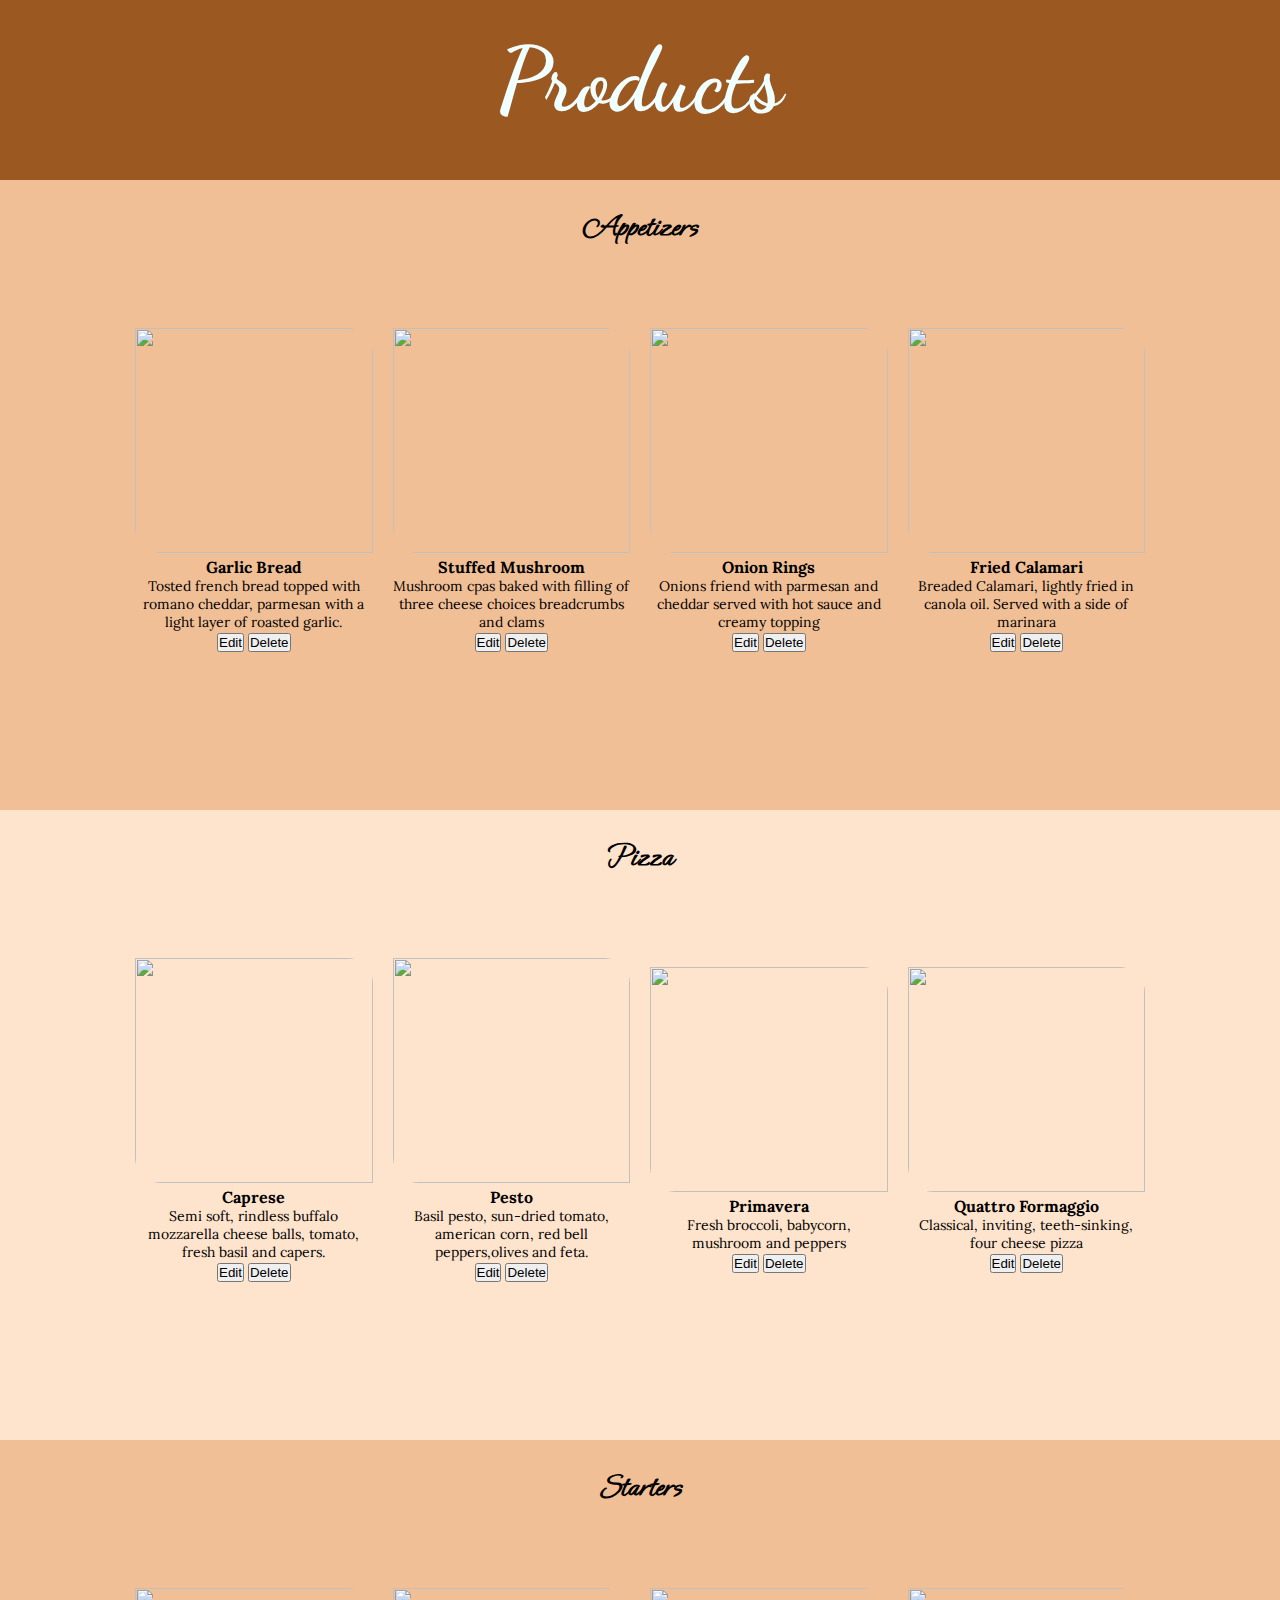
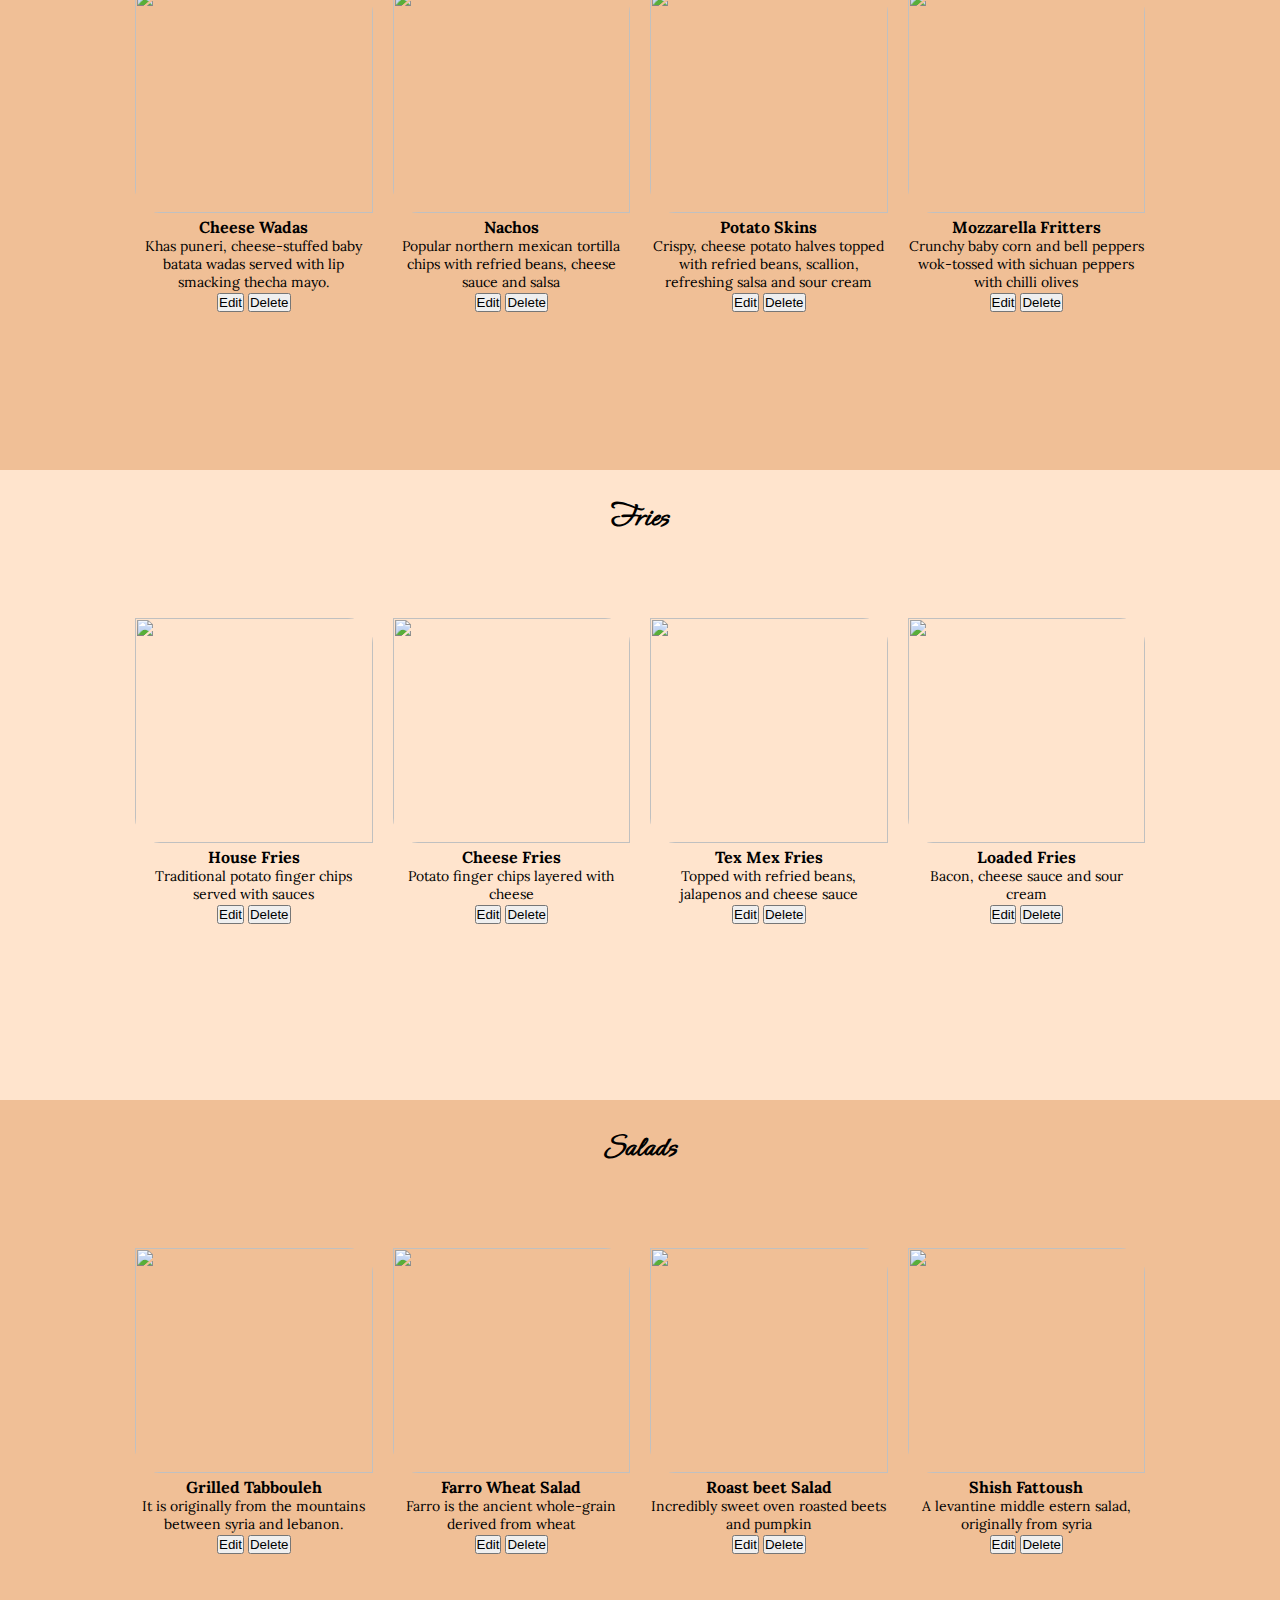
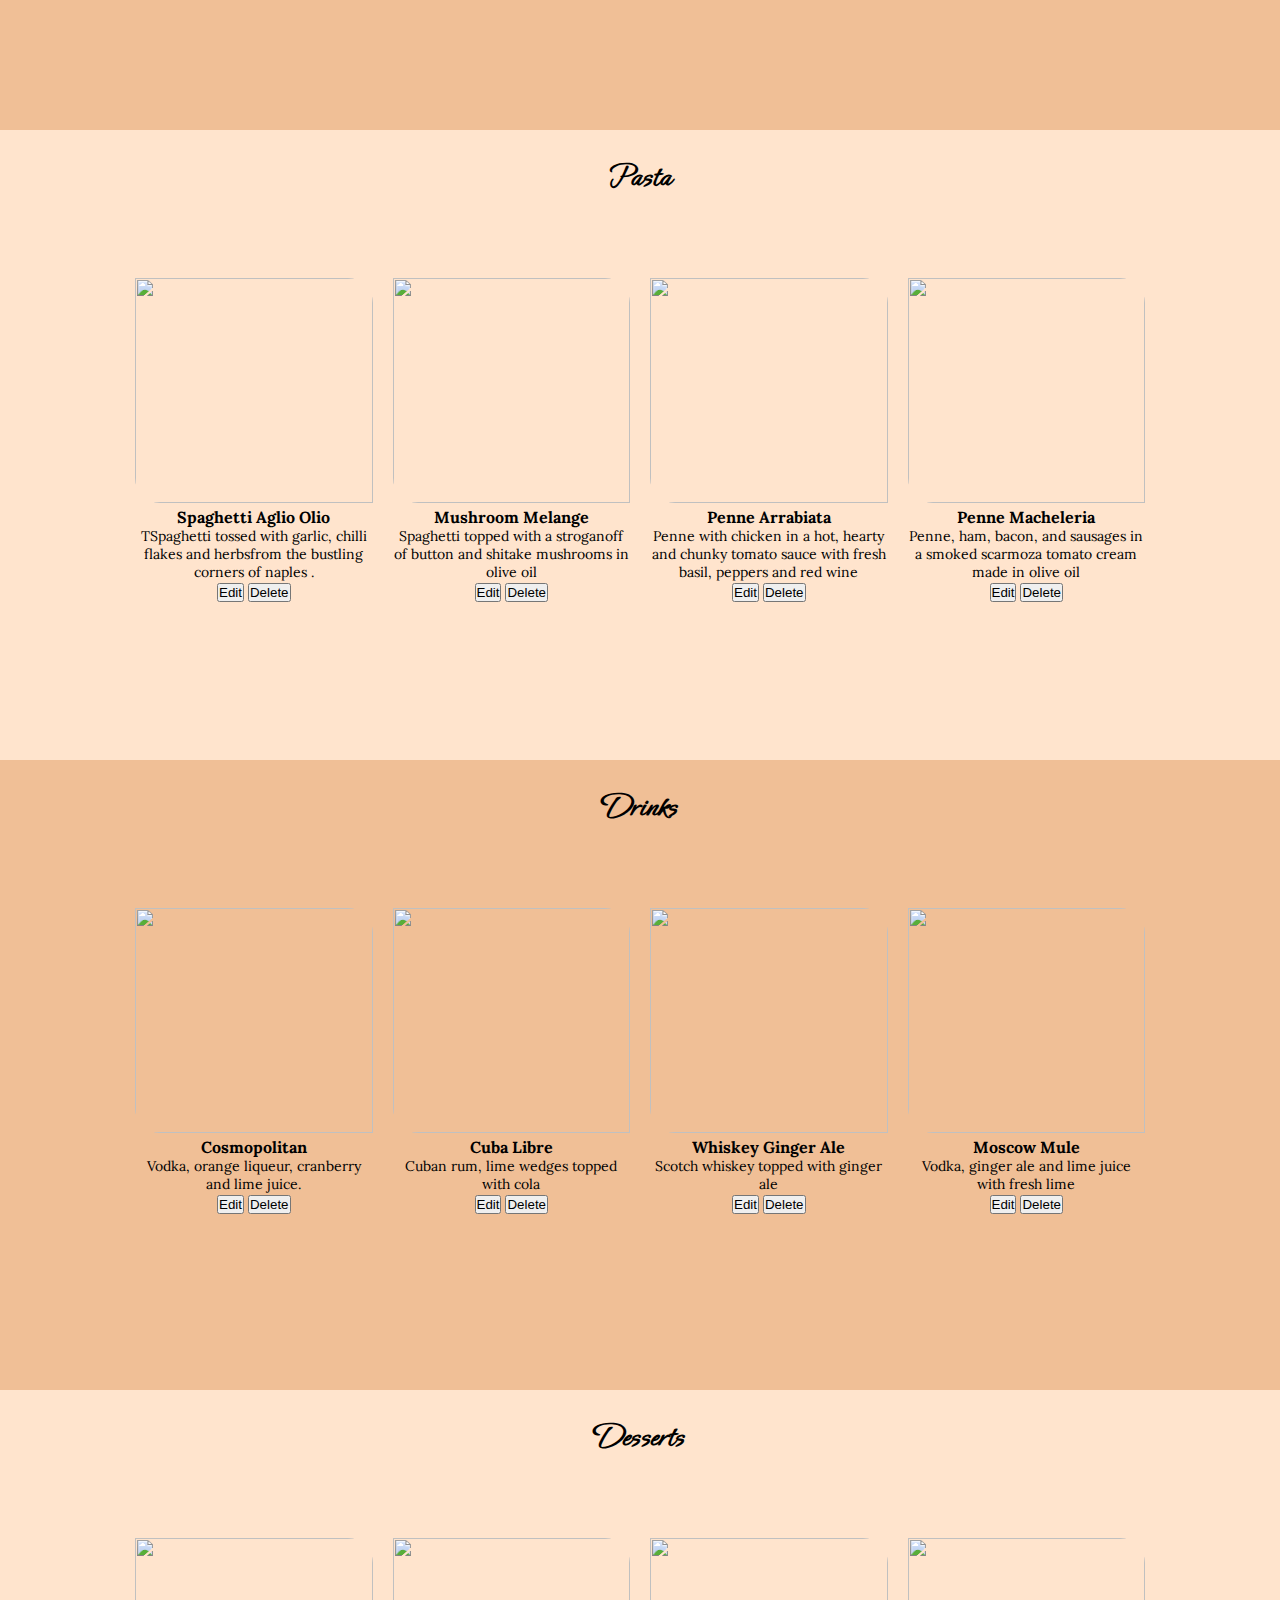
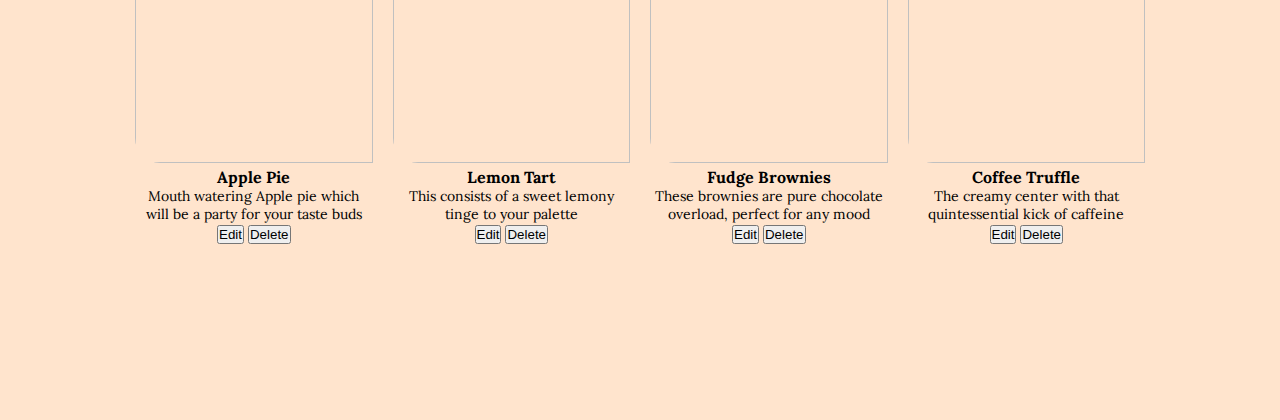
==== products.html @ 626f9d6f "Add files via upload" ====
<!DOCTYPE html>
<html>
    <head>
        <title>
            Products
        </title>
        <link rel="stylesheet" href="products.css">

        <link href="https://cdn.jsdelivr.net/npm/bootstrap@5.0.2/dist/css/bootstrap.min.css" rel="stylesheet" integrity="sha384-EVSTQN3/azprG1Anm3QDgpJLIm9Nao0Yz1ztcQTwFspd3yD65VohhpuuCOmLASjC" crossorigin="anonymous">
    </head>
    <body>
        <div class="heading-text">
            <h1 class="products-heading">
                Products
            </h1>  
        </div>

        <!-- Appetizers -->
        <div class="sects appetizers">
            <h1 class="sect-head" >
                Appetizers
            </h1> 
            <div class="smallcontainer">
                <div class="row row-cols-4">
                    <div class="col4" id="cat_col_1">
                        <img src="images/appimage1.jpeg" class="img-cat">
                        <h4 id="catname1">Garlic Bread</h4>
                        <p id="catdesc1">Tosted french bread topped with romano cheddar, parmesan with a light layer of roasted garlic.</p>
                        <button type="submit" class="btn btn-primary" id="1" onclick="myFunction(this.id)">Edit</button>
                        <button type="button" class="btn btn-danger" id="_1" onclick="delFunction(this.id)">Delete</button>
                    </div>
                    <div class="col4" id="cat_col_2">
                        <img src="images/appimage2.jpeg" class="img-cat">
                        <h4 id="catname2">Stuffed Mushroom</h4>
                        <p id="catdesc2">Mushroom cpas baked with filling of three cheese choices breadcrumbs and clams</p>
                        <button type="button" class="btn btn-primary" id="2" onclick="myFunction(this.id)">Edit</button>
                        <button type="button" class="btn btn-danger" id="_2" onclick="delFunction(this.id)">Delete</button>
                    </div>
                    <div class="col4" id="cat_col_3">
                        <img src="images/appimage3.jpeg" class="img-cat">
                        <h4 id="catname3">Onion Rings</h4>
                        <p id="catdesc3">Onions friend with parmesan and cheddar served with hot sauce and creamy topping </p>
                        <button type="button" class="btn btn-primary"  id="3"  onclick="myFunction(this.id)">Edit</button>
                        <button type="button" class="btn btn-danger" id="_3" onclick="delFunction(this.id)">Delete</button>
                    </div>
                    <div class="col4" id="cat_col_4">
                        <img src="images/appimage4.jpeg" class="img-cat">
                        <h4 id="catname4">Fried Calamari </h4>
                        <p id="catdesc4">Breaded Calamari, lightly fried in canola oil. Served with a side of marinara  </p>
                        <button type="button" class="btn btn-primary"  id="4"  onclick="myFunction(this.id)">Edit</button>
                        <button type="button" class="btn btn-danger" id="_4" onclick="delFunction(this.id)">Delete</button>                  
                    </div>  
                </div>
            </div>                     
        </div>

        <!-- Pizza -->

        <div class="sects pizza">
            <h1 class="sect-head" >
                Pizza
            </h1> 
            <div class="smallcontainer">
                <div class="row row-cols-4">
                    <div class="col4" id="cat_col_5">
                        <img src="images/pizzaimage1.jpeg" class="img-cat">
                        <h4 id="catname5">Caprese</h4>
                        <p id="catdesc5">Semi soft, rindless buffalo mozzarella cheese balls, tomato, fresh basil and capers.</p>
                        <button type="submit" class="btn btn-primary" id="5" onclick="myFunction(this.id)">Edit</button>
                        <button type="button" class="btn btn-danger" id="_5" onclick="delFunction(this.id)">Delete</button>
                    </div>
                    <div class="col4" id="cat_col_6">
                        <img src="images/pizzaimage2.jpeg" class="img-cat">
                        <h4 id="catname6">Pesto</h4>
                        <p id="catdesc6">Basil pesto, sun-dried tomato, american corn, red bell peppers,olives and feta.</p>
                        <button type="button" class="btn btn-primary" id="6" onclick="myFunction(this.id)">Edit</button>
                        <button type="button" class="btn btn-danger" id="_6" onclick="delFunction(this.id)">Delete</button>
                    </div>
                    <div class="col4" id="cat_col_7">
                        <img src="images/pizzaimage3.jpeg" class="img-cat">
                        <h4 id="catname7">Primavera</h4>
                        <p id="catdesc7">Fresh broccoli, babycorn, mushroom and peppers</p>
                        <button type="button" class="btn btn-primary"  id="7"  onclick="myFunction(this.id)">Edit</button>
                        <button type="button" class="btn btn-danger" id="_7" onclick="delFunction(this.id)">Delete</button>
                    </div>
                    <div class="col4" id="cat_col_8">
                        <img src="images/pizzaimage4.jpeg" class="img-cat">
                        <h4 id="catname8">Quattro Formaggio </h4>
                        <p id="catdesc8">Classical, inviting, teeth-sinking, four cheese pizza</p>
                        <button type="button" class="btn btn-primary"  id="8"  onclick="myFunction(this.id)">Edit</button>
                        <button type="button" class="btn btn-danger" id="_8" onclick="delFunction(this.id)">Delete</button>                  
                    </div>
                </div>
            </div>                     
        </div>

        <!-- Starters -->

        <div class="sects appetizers">
            <h1 class="sect-head" >
                Starters
            </h1> 
            <div class="smallcontainer">
                <div class="row row-cols-4">
                    <div class="col4" id="cat_col_9">
                        <img src="images/startersimage1.jpg" class="img-cat">
                        <h4 id="catname9">Cheese Wadas</h4>
                        <p id="catdesc9">Khas puneri, cheese-stuffed baby batata wadas served with lip smacking thecha mayo.</p>
                        <button type="submit" class="btn btn-primary" id="9" onclick="myFunction(this.id)">Edit</button>
                        <button type="button" class="btn btn-danger" id="_9" onclick="delFunction(this.id)">Delete</button>
                    </div>
                    <div class="col4" id="cat_col_10">
                        <img src="images/startersimage2.jpeg" class="img-cat">
                        <h4 id="catname10">Nachos</h4>
                        <p id="catdesc10">Popular northern mexican tortilla chips with refried beans, cheese sauce and salsa</p>
                        <button type="button" class="btn btn-primary" id="10" onclick="myFunction(this.id)">Edit</button>
                        <button type="button" class="btn btn-danger" id="_10" onclick="delFunction(this.id)">Delete</button>
                    </div>
                    <div class="col4" id="cat_col_11">
                        <img src="images/startersimage3.jpeg" class="img-cat">
                        <h4 id="catname11">Potato Skins</h4>
                        <p id="catdesc11">Crispy, cheese potato halves topped with refried beans, scallion, refreshing salsa and sour cream</p>
                        <button type="button" class="btn btn-primary"  id="11"  onclick="myFunction(this.id)">Edit</button>
                        <button type="button" class="btn btn-danger" id="_11" onclick="delFunction(this.id)">Delete</button>
                    </div>
                    <div class="col4" id="cat_col_12">
                        <img src="images/appimage4.jpeg" class="img-cat">
                        <h4 id="catname12">Mozzarella Fritters</h4>
                        <p id="catdesc12">Crunchy baby corn and bell peppers wok-tossed with sichuan peppers with chilli olives</p>
                        <button type="button" class="btn btn-primary"  id="12"  onclick="myFunction(this.id)">Edit</button>
                        <button type="button" class="btn btn-danger" id="_12" onclick="delFunction(this.id)">Delete</button>                  
                    </div>  
                </div>
            </div>                     
        </div>

        <!-- Fries -->

                <div class="sects pizza">
                    <h1 class="sect-head" >
                        Fries
                    </h1> 
                    <div class="smallcontainer">
                        <div class="row row-cols-4">
                            <div class="col4" id="cat_col_13">
                                <img src="images/friesimage1.jpeg" class="img-cat">
                                <h4 id="catname13">House Fries</h4>
                                <p id="catdesc13">Traditional potato finger chips served with sauces</p>
                                <button type="submit" class="btn btn-primary" id="13" onclick="myFunction(this.id)">Edit</button>
                                <button type="button" class="btn btn-danger" id="_13" onclick="delFunction(this.id)">Delete</button>
                            </div>
                            <div class="col4" id="cat_col_14">
                                <img src="images/friesimage2.jpeg" class="img-cat">
                                <h4 id="catname14">Cheese Fries</h4>
                                <p id="catdesc14">Potato finger chips layered with cheese</p>
                                <button type="button" class="btn btn-primary" id="14" onclick="myFunction(this.id)">Edit</button>
                                <button type="button" class="btn btn-danger" id="_14" onclick="delFunction(this.id)">Delete</button>
                            </div>
                            <div class="col4" id="cat_col_15">
                                <img src="images/friesimage3.jpeg" class="img-cat">
                                <h4 id="catname15">Tex Mex Fries</h4>
                                <p id="catdesc15">Topped with refried beans, jalapenos and cheese sauce </p>
                                <button type="button" class="btn btn-primary"  id="15"  onclick="myFunction(this.id)">Edit</button>
                                <button type="button" class="btn btn-danger" id="_15" onclick="delFunction(this.id)">Delete</button>
                            </div>
                            <div class="col4" id="cat_col_16">
                                <img src="images/friesimage4.jpeg" class="img-cat">
                                <h4 id="catname16">Loaded Fries</h4>
                                <p id="catdesc16">Bacon, cheese sauce and sour cream </p>
                                <button type="button" class="btn btn-primary"  id="16"  onclick="myFunction(this.id)">Edit</button>
                                <button type="button" class="btn btn-danger" id="_16" onclick="delFunction(this.id)">Delete</button>                  
                            </div>
                        </div>
                    </div>                     
                </div>
         <!-- Salads -->
         <div class="sects appetizers">
            <h1 class="sect-head" >
                Salads
            </h1> 
            <div class="smallcontainer">
                <div class="row row-cols-4">
                    <div class="col4" id="cat_col_17">
                        <img src="images/saladimage1.jpeg" class="img-cat">
                        <h4 id="catname17">Grilled Tabbouleh</h4>
                        <p id="catdesc17">It is originally from the mountains between syria and lebanon.</p>
                        <button type="submit" class="btn btn-primary" id="17" onclick="myFunction(this.id)">Edit</button>
                        <button type="button" class="btn btn-danger" id="_17" onclick="delFunction(this.id)">Delete</button>
                    </div>
                    <div class="col4" id="cat_col_18">
                        <img src="images/saladimage2.jpeg" class="img-cat">
                        <h4 id="catname18">Farro Wheat Salad</h4>
                        <p id="catdesc18">Farro is the ancient whole-grain derived from wheat</p>
                        <button type="button" class="btn btn-primary" id="18" onclick="myFunction(this.id)">Edit</button>
                        <button type="button" class="btn btn-danger" id="_18" onclick="delFunction(this.id)">Delete</button>
                    </div>
                    <div class="col4" id="cat_col_19">
                        <img src="images/saladimage3.jpeg" class="img-cat">
                        <h4 id="catname19">Roast beet Salad</h4>
                        <p id="catdesc19">Incredibly sweet oven roasted beets and pumpkin </p>
                        <button type="button" class="btn btn-primary"  id="19"  onclick="myFunction(this.id)">Edit</button>
                        <button type="button" class="btn btn-danger" id="_19" onclick="delFunction(this.id)">Delete</button>
                    </div>
                    <div class="col4" id="cat_col_20">
                        <img src="images/saladimage4.jpeg" class="img-cat">
                        <h4 id="catname20">Shish Fattoush</h4>
                        <p id="catdesc20">A levantine middle estern salad, originally from syria</p>
                        <button type="button" class="btn btn-primary"  id="20"  onclick="myFunction(this.id)">Edit</button>
                        <button type="button" class="btn btn-danger" id="_20" onclick="delFunction(this.id)">Delete</button>                  
                    </div>  
                </div>
            </div>                     
        </div>

        <!-- Pasta -->

        <div class="sects pizza">
            <h1 class="sect-head" >
                Pasta
            </h1> 
            <div class="smallcontainer">
                <div class="row row-cols-4">
                    <div class="col4" id="cat_col_21">
                        <img src="images/pastaimage1.jpeg" class="img-cat">
                        <h4 id="catname21">Spaghetti Aglio Olio</h4>
                        <p id="catdesc21">TSpaghetti tossed with garlic, chilli flakes and herbsfrom the bustling corners of naples
                            .</p>
                        <button type="submit" class="btn btn-primary" id="21" onclick="myFunction(this.id)">Edit</button>
                        <button type="button" class="btn btn-danger" id="_21" onclick="delFunction(this.id)">Delete</button>
                    </div>
                    <div class="col4" id="cat_col_22">
                        <img src="images/pastaimage2.jpeg" class="img-cat">
                        <h4 id="catname22">Mushroom Melange</h4>
                        <p id="catdesc22">Spaghetti topped with a stroganoff of button and shitake mushrooms in olive oil</p>
                        <button type="button" class="btn btn-primary" id="22" onclick="myFunction(this.id)">Edit</button>
                        <button type="button" class="btn btn-danger" id="_22" onclick="delFunction(this.id)">Delete</button>
                    </div>
                    <div class="col4" id="cat_col_23">
                        <img src="images/pastaimage3.jpeg" class="img-cat">
                        <h4 id="catname23">Penne Arrabiata</h4>
                        <p id="catdesc23">Penne with chicken in a hot, hearty and chunky tomato sauce with fresh basil, peppers and red wine</p>
                        <button type="button" class="btn btn-primary"  id="23"  onclick="myFunction(this.id)">Edit</button>
                        <button type="button" class="btn btn-danger" id="_23" onclick="delFunction(this.id)">Delete</button>
                    </div>
                    <div class="col4" id="cat_col_24">
                        <img src="images/pastaimage4.jpeg" class="img-cat">
                        <h4 id="catname24">Penne Macheleria</h4>
                        <p id="catdesc24">Penne, ham, bacon, and sausages in a smoked scarmoza tomato cream made in olive oil</p>
                        <button type="button" class="btn btn-primary"  id="24"  onclick="myFunction(this.id)">Edit</button>
                        <button type="button" class="btn btn-danger" id="_24" onclick="delFunction(this.id)">Delete</button>                  
                    </div>
                </div>
            </div>                     
        </div>

        <!-- Drinks -->

        <div class="sects appetizers">
            <h1 class="sect-head" >
                Drinks
            </h1> 
            <div class="smallcontainer">
                <div class="row row-cols-4">
                    <div class="col4" id="cat_col_25">
                        <img src="images/drinks1.jpeg" class="img-cat">
                        <h4 id="catname25">Cosmopolitan</h4>
                        <p id="catdesc25">Vodka, orange liqueur, cranberry and lime juice.</p>
                        <button type="submit" class="btn btn-primary" id="25" onclick="myFunction(this.id)">Edit</button>
                        <button type="button" class="btn btn-danger" id="_25" onclick="delFunction(this.id)">Delete</button>
                    </div>
                    <div class="col4" id="cat_col_26">
                        <img src="images/drinks2.jpeg" class="img-cat">
                        <h4 id="catname26">Cuba Libre</h4>
                        <p id="catdesc26">Cuban rum, lime wedges topped with cola</p>
                        <button type="button" class="btn btn-primary" id="26" onclick="myFunction(this.id)">Edit</button>
                        <button type="button" class="btn btn-danger" id="_26" onclick="delFunction(this.id)">Delete</button>
                    </div>
                    <div class="col4" id="cat_col_27">
                        <img src="images/drinks3.jpeg" class="img-cat">
                        <h4 id="catname27">Whiskey Ginger Ale</h4>
                        <p id="catdesc27">Scotch whiskey topped with ginger ale</p>
                        <button type="button" class="btn btn-primary"  id="27"  onclick="myFunction(this.id)">Edit</button>
                        <button type="button" class="btn btn-danger" id="_27" onclick="delFunction(this.id)">Delete</button>
                    </div>
                    <div class="col4" id="cat_col_28">
                        <img src="images/drinks4.jpeg" class="img-cat">
                        <h4 id="catname28">Moscow Mule</h4>
                        <p id="catdesc28">Vodka, ginger ale and lime juice with fresh lime</p>
                        <button type="button" class="btn btn-primary"  id="28"  onclick="myFunction(this.id)">Edit</button>
                        <button type="button" class="btn btn-danger" id="_28" onclick="delFunction(this.id)">Delete</button>                  
                    </div>  
                </div>
            </div>                     
        </div>

        <!-- Desserts -->

                <div class="sects pizza">
                    <h1 class="sect-head" >
                        Desserts
                    </h1> 
                    <div class="smallcontainer">
                        <div class="row row-cols-4">
                            <div class="col4" id="cat_col_29">
                                <img src="images/dessertimage1.jpeg" class="img-cat">
                                <h4 id="catname29">Apple Pie</h4>
                                <p id="catdesc29">Mouth watering Apple pie which will be a party for your taste buds</p>
                                <button type="submit" class="btn btn-primary" id="29" onclick="myFunction(this.id)">Edit</button>
                                <button type="button" class="btn btn-danger" id="_29" onclick="delFunction(this.id)">Delete</button>
                            </div>
                            <div class="col4" id="cat_col_30">
                                <img src="images/dessertimage2.jpeg" class="img-cat">
                                <h4 id="catname30">Lemon Tart</h4>
                                <p id="catdesc30">This consists of a sweet lemony tinge to your palette</p>
                                <button type="button" class="btn btn-primary" id="30" onclick="myFunction(this.id)">Edit</button>
                                <button type="button" class="btn btn-danger" id="_30" onclick="delFunction(this.id)">Delete</button>
                            </div>
                            <div class="col4" id="cat_col_31">
                                <img src="images/dessertimage3.jpeg" class="img-cat">
                                <h4 id="catname31">Fudge Brownies</h4>
                                <p id="catdesc31">These brownies are pure chocolate overload, perfect for any mood</p>
                                <button type="button" class="btn btn-primary"  id="31"  onclick="myFunction(this.id)">Edit</button>
                                <button type="button" class="btn btn-danger" id="_31" onclick="delFunction(this.id)">Delete</button>
                            </div>
                            <div class="col4" id="cat_col_32">
                                <img src="images/dessertimage4.jpeg" class="img-cat">
                                <h4 id="catname32">Coffee Truffle</h4>
                                <p id="catdesc32">The creamy center with that quintessential kick of caffeine</p>
                                <button type="button" class="btn btn-primary"  id="32"  onclick="myFunction(this.id)">Edit</button>
                                <button type="button" class="btn btn-danger" id="_32" onclick="delFunction(this.id)">Delete</button>                  
                            </div>
                        </div>
                    </div>                     
                </div>
        <script src="script.js"></script>   
    </body>
</html>
---- products.css ----
@import url('https://fonts.googleapis.com/css2?family=Dancing+Script:wght@600&family=Ephesis&display=swap');
@import url('https://fonts.googleapis.com/css2?family=Bitter&display=swap');
@import url('https://fonts.googleapis.com/css2?family=Lora:wght@500&display=swap');
@import url('https://fonts.googleapis.com/css2?family=Lora:wght@500&display=swap');


*{
    margin: 0px;
    padding: 0px;
    box-sizing: border-box;
}

.heading-text{
    padding-top: 2%;
    height: 20vh;
    width: 100%;
    background-color: rgb(156, 88, 33);
    text-align: center;
    font-family: 'Dancing Script', cursive;
}

.products-heading{
    font-size: 10vh;
    color: azure;
}

.sects{
    font-family: 'Lora', serif;
    text-align: center;
    color: black;
    height: 70vh;
    padding-top: 2%;
}

.sect-head{
    font-family: 'Ephesis', cursive;
}
.smallcontainer{
    max-width: 1080px;
    margin: auto;
    padding-left: 25px;
    padding-right: 25px;
    margin-top: 70px;
    display: block;
    
}
.col4{
    flex-basis: 25%;
    padding: 10px;
    min-width: 200px;
    transition: transform 0.5s;
    width: auto;

}

.col4 img{
    width: 100%;
}

.row{
    display: flex;
    align-items: center;
    flex-wrap: wrap;
    justify-content:space-around;    
}

.col4 p{
    font-size: 14px;
}

.col4:hover{
    transform: translateY(-15px);
}

.smallcontainer .features{
    background-color: #f7ebc9;
}


.img-cat{
    border-radius: 0px 25px 0px 25px;
    height: 25vh;
}

.appetizers{
    background-color:rgb(240, 191, 150) ;
}

.pizza{
    background-color:rgb(255, 228, 205) ;
}
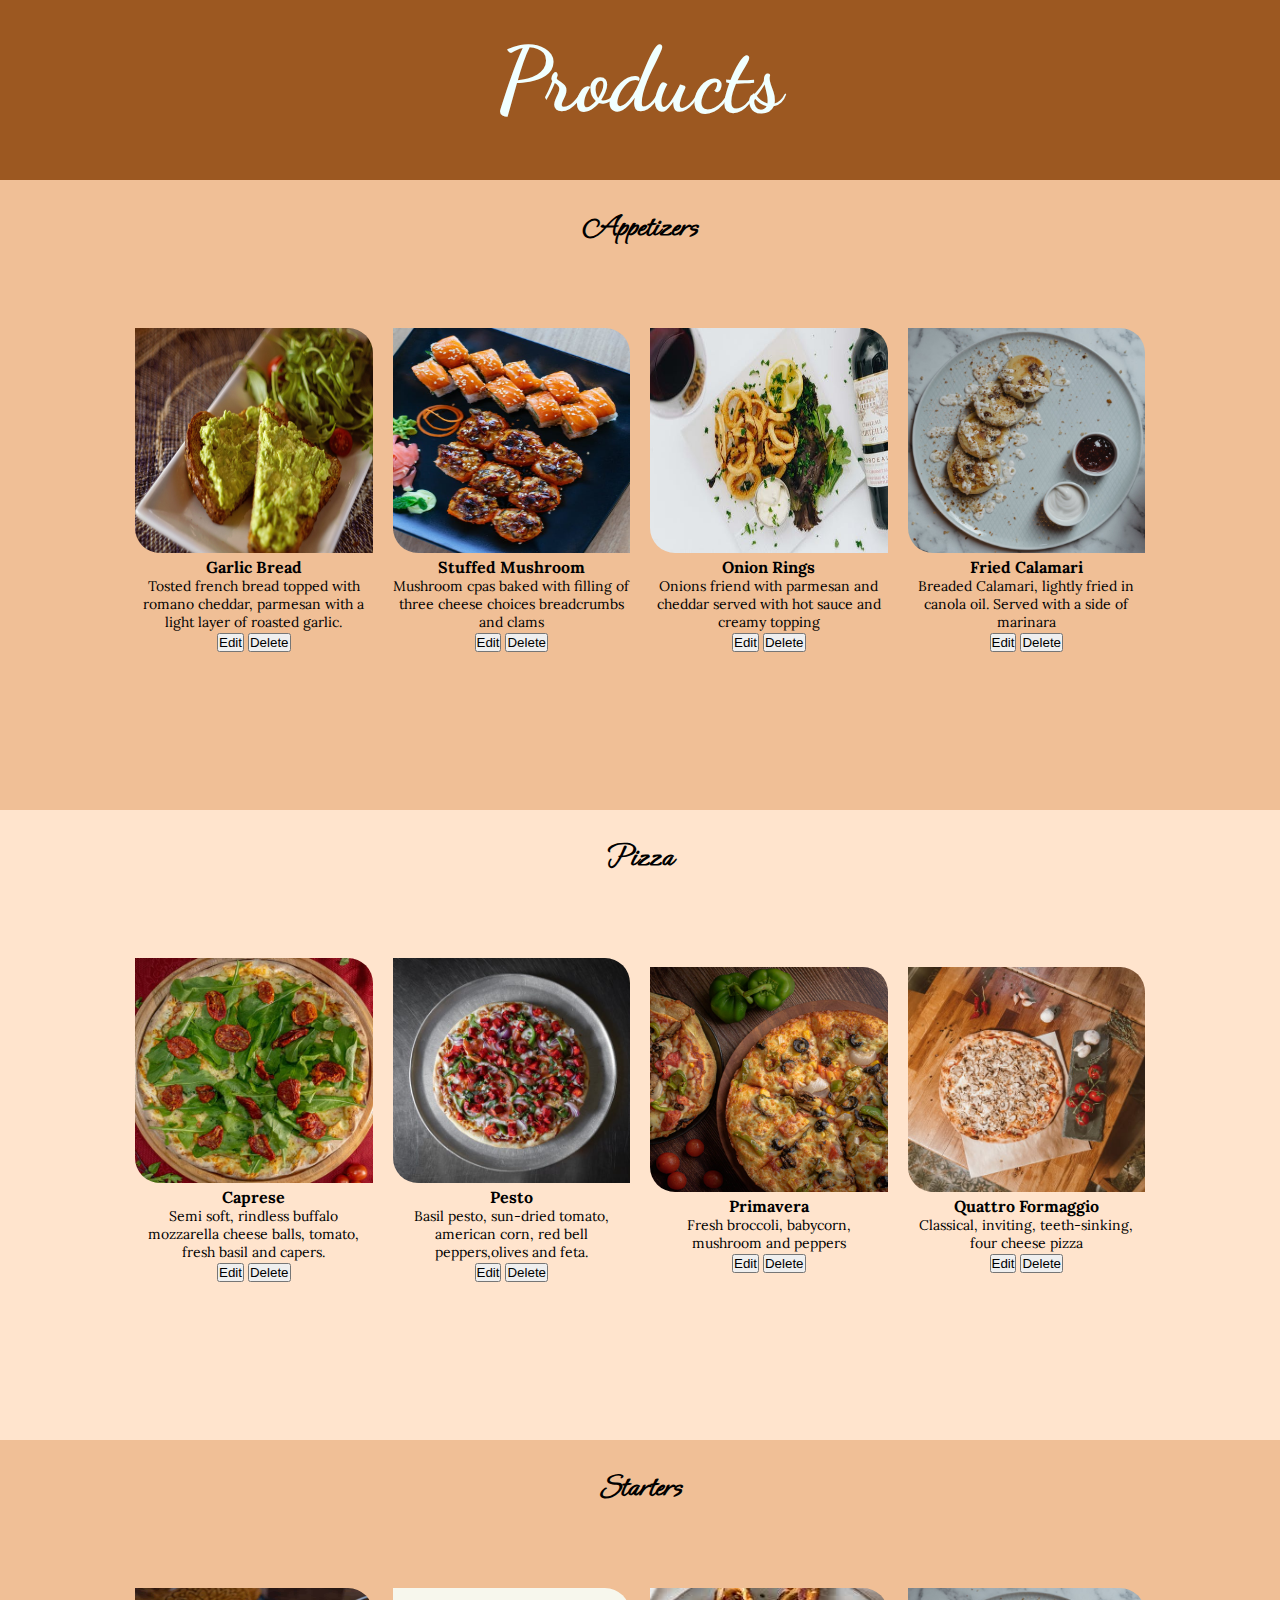
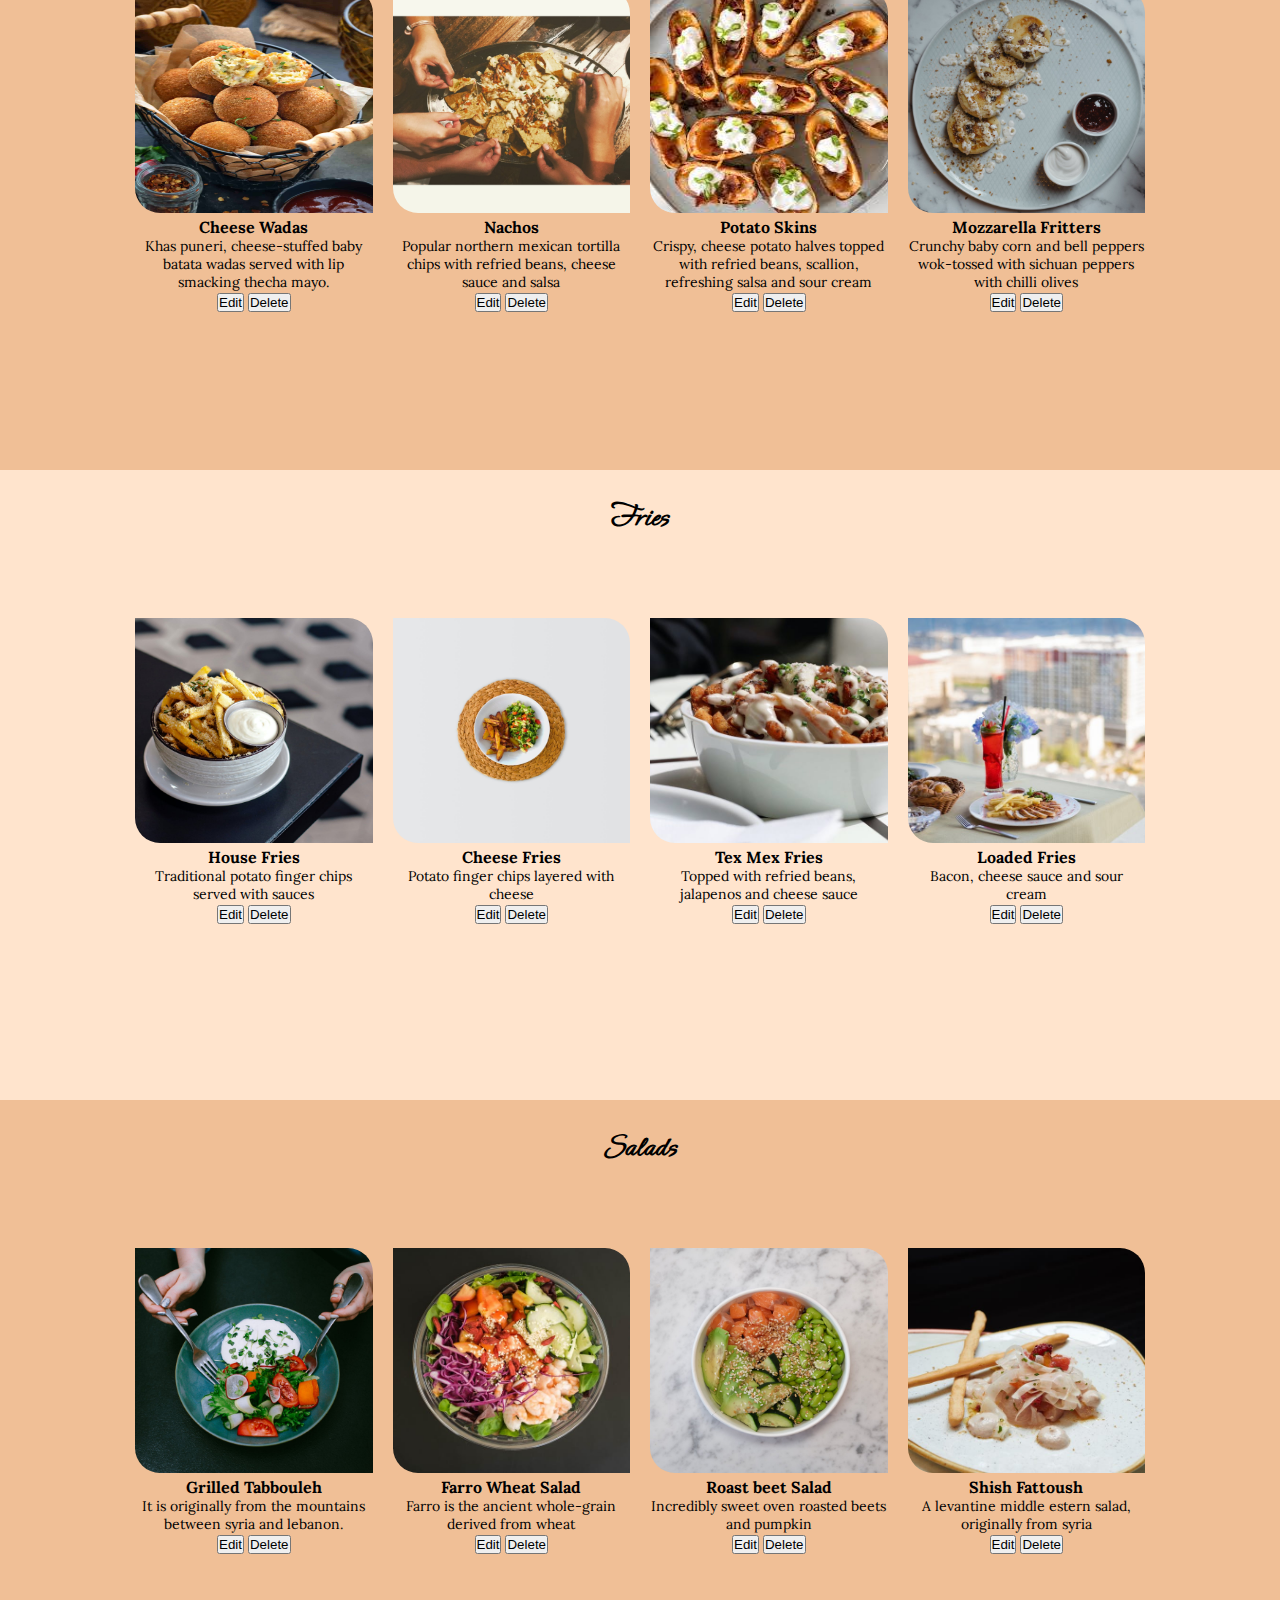
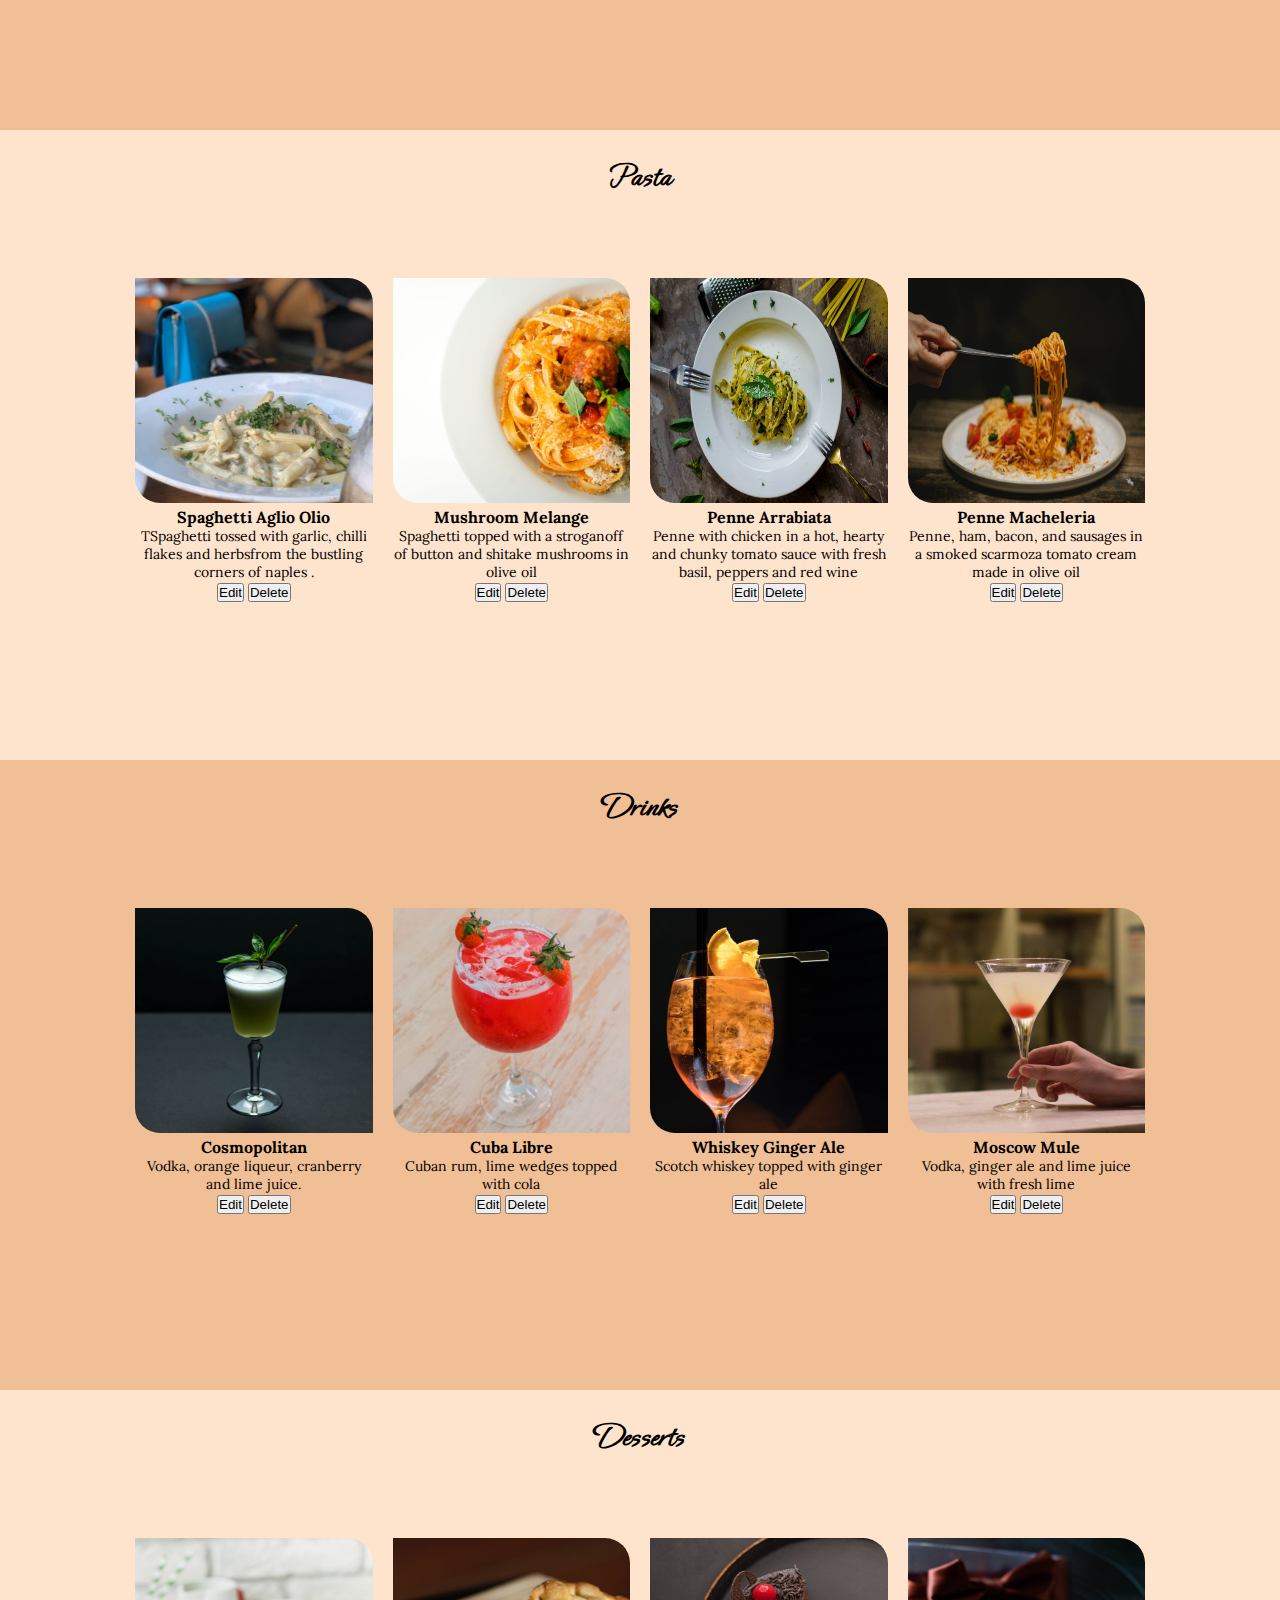
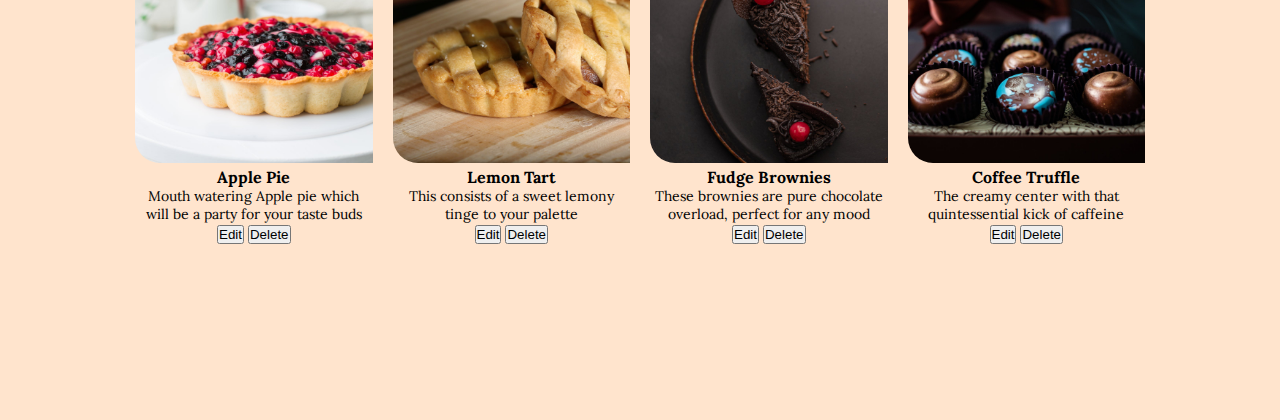
==== commit 6948ab9e: "changes" ====
--- a/products.html
+++ b/products.html
@@ -16,7 +16,7 @@
         </div>
 
         <!-- Appetizers -->
-        <div class="sects appetizers">
+        <div class="sects appetizers"  id="appetizers">
             <h1 class="sect-head" >
                 Appetizers
             </h1> 
@@ -56,7 +56,7 @@
 
         <!-- Pizza -->
 
-        <div class="sects pizza">
+        <div class="sects pizza" id="pizza">
             <h1 class="sect-head" >
                 Pizza
             </h1> 
@@ -96,7 +96,7 @@
 
         <!-- Starters -->
 
-        <div class="sects appetizers">
+        <div class="sects appetizers" id="starters">
             <h1 class="sect-head" >
                 Starters
             </h1> 
@@ -136,7 +136,7 @@
 
         <!-- Fries -->
 
-                <div class="sects pizza">
+                <div class="sects pizza" id="fries">
                     <h1 class="sect-head" >
                         Fries
                     </h1> 
@@ -174,7 +174,7 @@
                     </div>                     
                 </div>
          <!-- Salads -->
-         <div class="sects appetizers">
+         <div class="sects appetizers" id="salad">
             <h1 class="sect-head" >
                 Salads
             </h1> 
@@ -214,7 +214,7 @@
 
         <!-- Pasta -->
 
-        <div class="sects pizza">
+        <div class="sects pizza" id="pasta">
             <h1 class="sect-head" >
                 Pasta
             </h1> 
@@ -255,7 +255,7 @@
 
         <!-- Drinks -->
 
-        <div class="sects appetizers">
+        <div class="sects appetizers" is="drinks">
             <h1 class="sect-head" >
                 Drinks
             </h1> 
@@ -295,7 +295,7 @@
 
         <!-- Desserts -->
 
-                <div class="sects pizza">
+                <div class="sects pizza" id="desserts"> 
                     <h1 class="sect-head" >
                         Desserts
                     </h1> 
